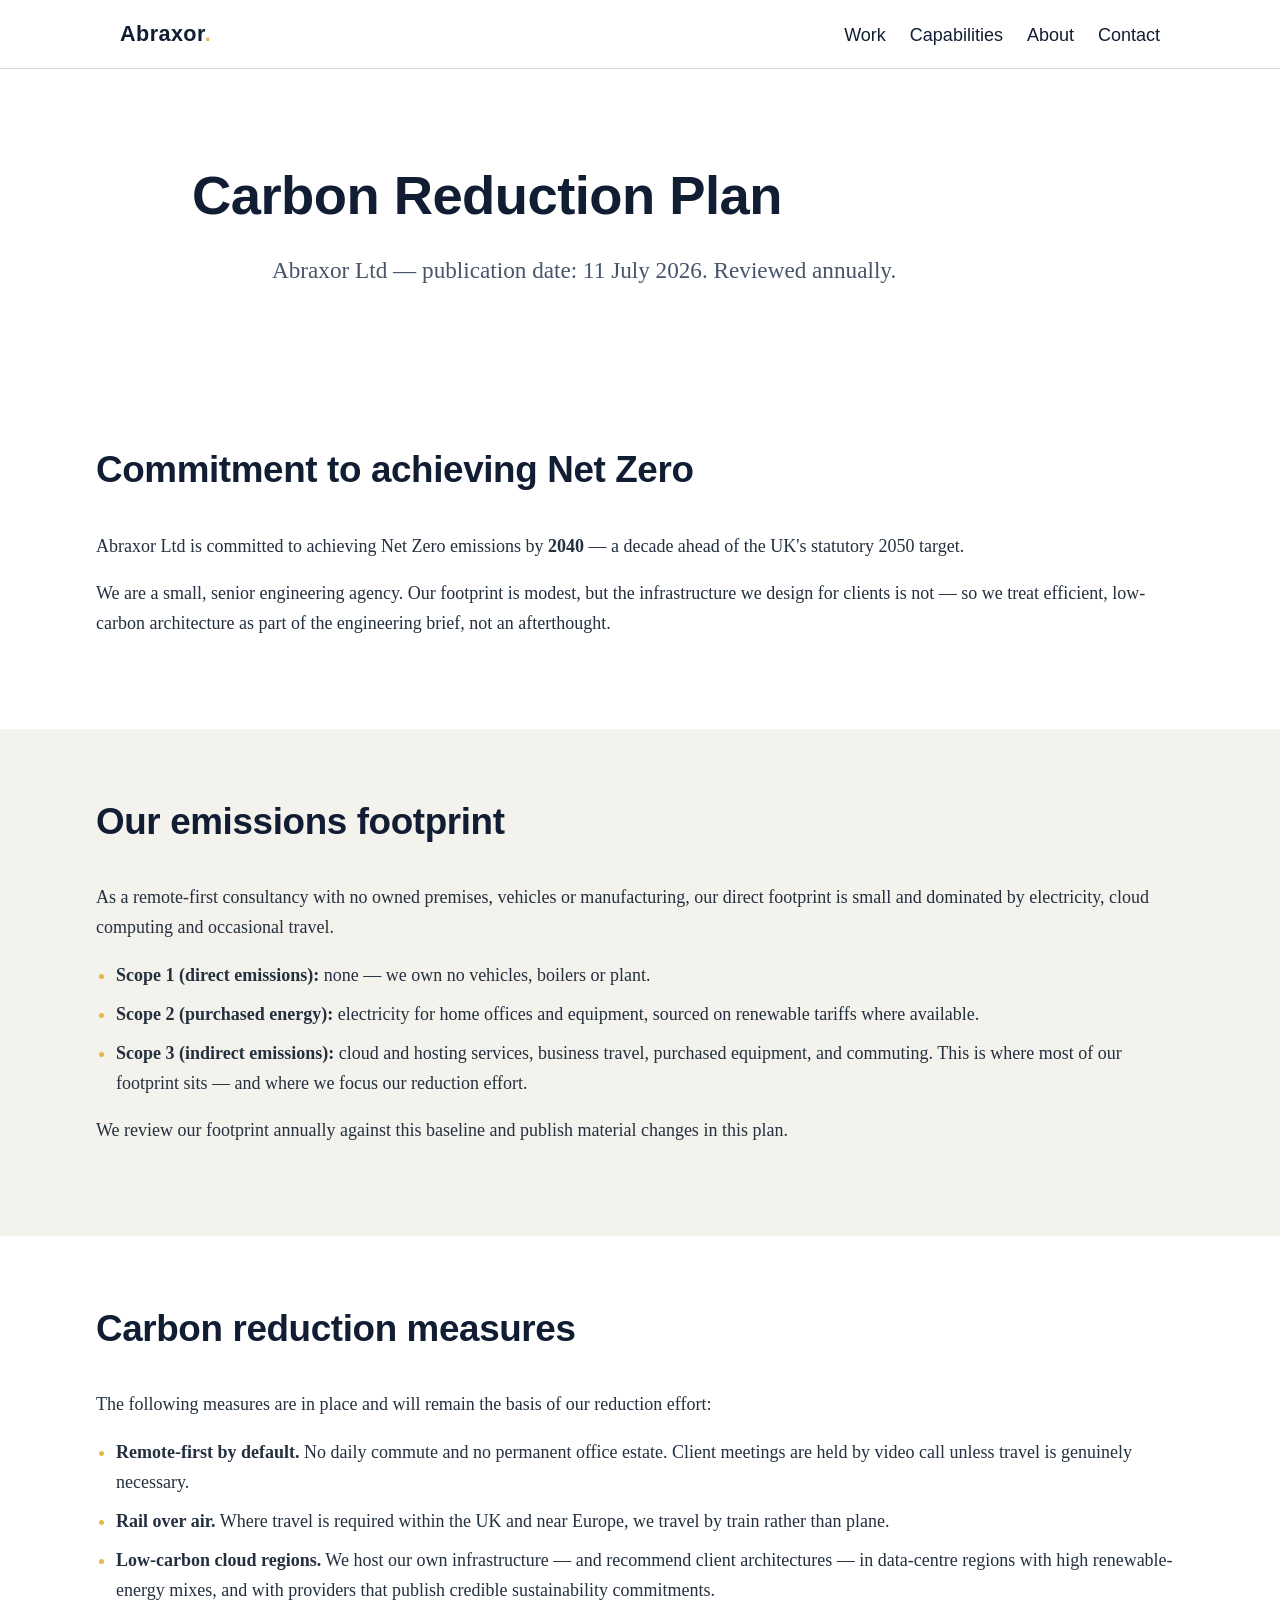
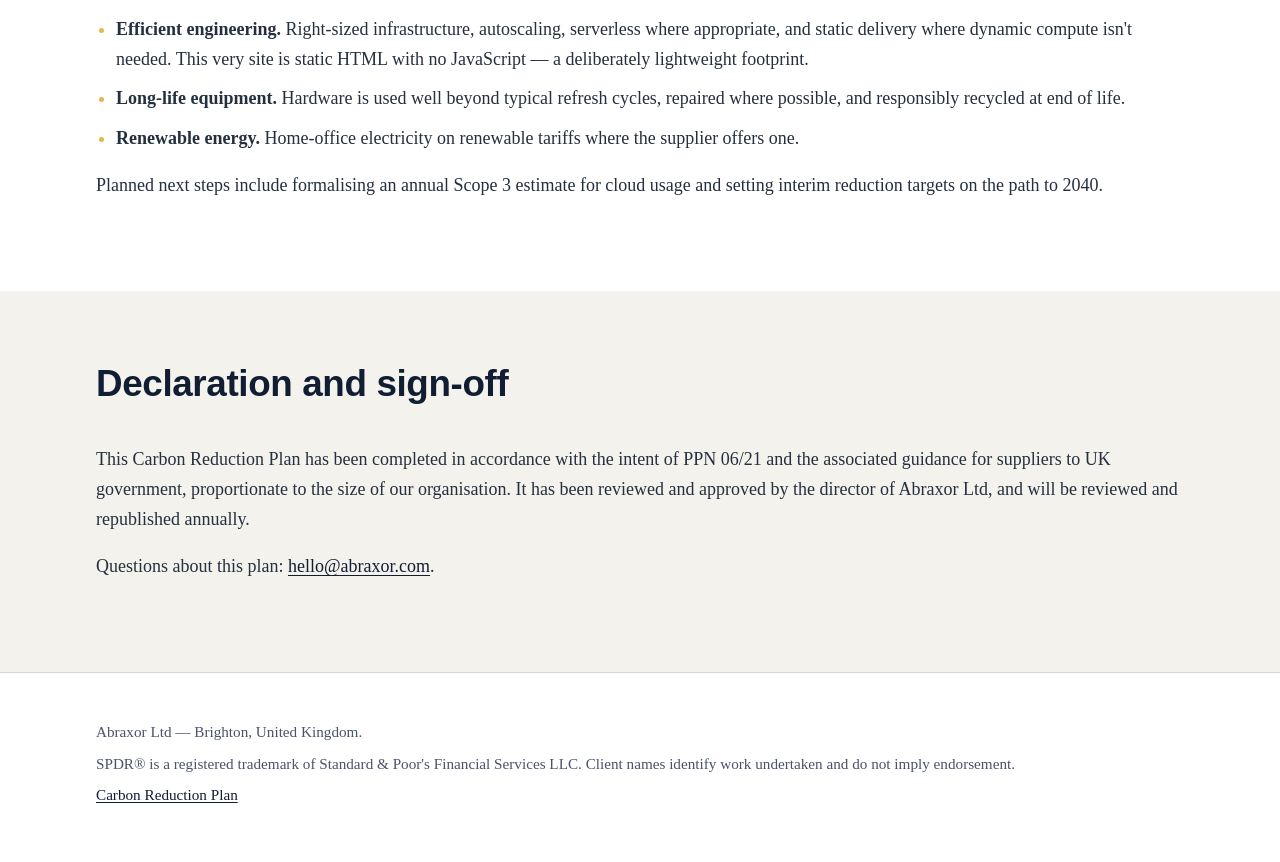
==== site/carbon-reduction-plan.html @ 2258442b "Add Carbon Reduction Plan page with footer link Co-Authored-By: Claude Fable 5 <noreply@anthropic.co" ====
<!DOCTYPE html>
<html lang="en">
<head>
<meta charset="utf-8">
<meta name="viewport" content="width=device-width, initial-scale=1">
<title>Carbon Reduction Plan — Abraxor</title>
<meta name="description" content="Abraxor Ltd's Carbon Reduction Plan: our commitment to achieving Net Zero, our emissions footprint, and the measures we take to reduce it.">
<link rel="stylesheet" href="styles.css">
<link rel="icon" href="data:image/svg+xml,%3Csvg xmlns='http://www.w3.org/2000/svg' viewBox='0 0 32 32'%3E%3Crect width='32' height='32' rx='6' fill='%23101d33'/%3E%3Cpath d='M9 24 16 8l7 16h-4.2l-2.8-6.8L13.2 24z' fill='%23e8b64c'/%3E%3C/svg%3E">
</head>
<body>
<a class="skip-link" href="#main">Skip to main content</a>

<header class="site-header">
  <nav aria-label="Primary">
    <a class="brand" href="index.html">Abraxor</a>
    <ul>
      <li><a href="index.html#work">Work</a></li>
      <li><a href="index.html#capabilities">Capabilities</a></li>
      <li><a href="index.html#about">About</a></li>
      <li><a href="index.html#contact">Contact</a></li>
    </ul>
  </nav>
</header>

<main id="main">
  <section class="hero plan-hero" aria-labelledby="plan-heading">
    <h1 id="plan-heading">Carbon Reduction Plan</h1>
    <p class="lede">Abraxor Ltd — publication date: 11 July 2026. Reviewed annually.</p>
  </section>

  <section aria-labelledby="commitment-heading">
    <h2 id="commitment-heading">Commitment to achieving Net Zero</h2>
    <p>Abraxor Ltd is committed to achieving Net Zero emissions by <strong>2040</strong> — a decade ahead of the UK's statutory 2050 target.</p>
    <p>We are a small, senior engineering agency. Our footprint is modest, but the infrastructure we design for clients is not — so we treat efficient, low-carbon architecture as part of the engineering brief, not an afterthought.</p>
  </section>

  <section class="plan-alt" aria-labelledby="footprint-heading">
    <h2 id="footprint-heading">Our emissions footprint</h2>
    <p>As a remote-first consultancy with no owned premises, vehicles or manufacturing, our direct footprint is small and dominated by electricity, cloud computing and occasional travel.</p>
    <ul>
      <li><strong>Scope 1 (direct emissions):</strong> none — we own no vehicles, boilers or plant.</li>
      <li><strong>Scope 2 (purchased energy):</strong> electricity for home offices and equipment, sourced on renewable tariffs where available.</li>
      <li><strong>Scope 3 (indirect emissions):</strong> cloud and hosting services, business travel, purchased equipment, and commuting. This is where most of our footprint sits — and where we focus our reduction effort.</li>
    </ul>
    <p>We review our footprint annually against this baseline and publish material changes in this plan.</p>
  </section>

  <section aria-labelledby="measures-heading">
    <h2 id="measures-heading">Carbon reduction measures</h2>
    <p>The following measures are in place and will remain the basis of our reduction effort:</p>
    <ul>
      <li><strong>Remote-first by default.</strong> No daily commute and no permanent office estate. Client meetings are held by video call unless travel is genuinely necessary.</li>
      <li><strong>Rail over air.</strong> Where travel is required within the UK and near Europe, we travel by train rather than plane.</li>
      <li><strong>Low-carbon cloud regions.</strong> We host our own infrastructure — and recommend client architectures — in data-centre regions with high renewable-energy mixes, and with providers that publish credible sustainability commitments.</li>
      <li><strong>Efficient engineering.</strong> Right-sized infrastructure, autoscaling, serverless where appropriate, and static delivery where dynamic compute isn't needed. This very site is static HTML with no JavaScript — a deliberately lightweight footprint.</li>
      <li><strong>Long-life equipment.</strong> Hardware is used well beyond typical refresh cycles, repaired where possible, and responsibly recycled at end of life.</li>
      <li><strong>Renewable energy.</strong> Home-office electricity on renewable tariffs where the supplier offers one.</li>
    </ul>
    <p>Planned next steps include formalising an annual Scope 3 estimate for cloud usage and setting interim reduction targets on the path to 2040.</p>
  </section>

  <section class="plan-alt" aria-labelledby="governance-heading">
    <h2 id="governance-heading">Declaration and sign-off</h2>
    <p>This Carbon Reduction Plan has been completed in accordance with the intent of PPN 06/21 and the associated guidance for suppliers to UK government, proportionate to the size of our organisation. It has been reviewed and approved by the director of Abraxor Ltd, and will be reviewed and republished annually.</p>
    <p>Questions about this plan: <a href="mailto:hello@abraxor.com">hello@abraxor.com</a>.</p>
  </section>
</main>

<footer class="site-footer">
  <p>Abraxor Ltd — Brighton, United Kingdom.</p>
  <p>SPDR&reg; is a registered trademark of Standard &amp; Poor's Financial Services LLC. Client names identify work undertaken and do not imply endorsement.</p>
  <p><a href="carbon-reduction-plan.html">Carbon Reduction Plan</a></p>
</footer>
</body>
</html>
---- site/styles.css ----
/* Abraxor — agency site. No JS, system fonts, WCAG AAA contrast targets. */
:root {
  --ink: #101d33;        /* deep navy — headings, bands */
  --body: #24303f;       /* body text, ~12:1 on white */
  --muted: #47546a;      /* secondary text, ~7.2:1 on white */
  --gold: #e8b64c;       /* accent — decorative + on navy only (9:1 on --ink) */
  --paper: #ffffff;
  --wash: #f4f2ec;       /* warm section wash */
  --line: #d8d5cc;
  --maxw: 68rem;
}

* { box-sizing: border-box; }

html { scroll-behavior: smooth; }
@media (prefers-reduced-motion: reduce) {
  html { scroll-behavior: auto; }
}

body {
  margin: 0;
  font-family: Charter, "Bitstream Charter", "Sitka Text", Cambria, Georgia, serif;
  font-size: 1.125rem;
  line-height: 1.65;
  color: var(--body);
  background: var(--paper);
}

h1, h2, h3, .brand, .site-header nav, .button, .case-tag, .stats, .skip-link {
  font-family: -apple-system, BlinkMacSystemFont, "Segoe UI", Roboto, Helvetica, Arial, sans-serif;
}

h1, h2, h3 { color: var(--ink); line-height: 1.15; letter-spacing: -0.01em; }

a { color: var(--ink); text-decoration-thickness: 0.08em; text-underline-offset: 0.15em; }
a:hover { color: #000; }

:focus-visible {
  outline: 3px solid var(--ink);
  outline-offset: 2px;
  border-radius: 2px;
}

.skip-link {
  position: absolute;
  left: -9999px;
  top: 0;
  background: var(--ink);
  color: #fff;
  padding: 0.75rem 1.25rem;
  z-index: 100;
}
.skip-link:focus {
  left: 0;
}

/* Header */
.site-header {
  border-bottom: 1px solid var(--line);
  background: var(--paper);
}
.site-header nav {
  max-width: var(--maxw);
  margin: 0 auto;
  padding: 1rem 1.5rem;
  display: flex;
  align-items: baseline;
  gap: 2rem;
  flex-wrap: wrap;
}
.brand {
  font-weight: 700;
  font-size: 1.35rem;
  letter-spacing: 0.02em;
  text-decoration: none;
  color: var(--ink);
}
.brand::after { content: "."; color: var(--gold); }
.site-header ul {
  display: flex;
  gap: 1.5rem;
  list-style: none;
  margin: 0 0 0 auto;
  padding: 0;
  flex-wrap: wrap;
}
.site-header ul a { text-decoration: none; font-weight: 500; }
.site-header ul a:hover { text-decoration: underline; }

/* Sections */
main section { padding: 4.5rem 1.5rem; }
main section > * { max-width: var(--maxw); margin-left: auto; margin-right: auto; }

/* Hero */
.hero { padding-top: 6rem; padding-bottom: 5rem; }
.hero h1 {
  font-size: clamp(2.1rem, 5vw, 3.4rem);
  max-width: 56rem;
  margin: 0 auto;
}
.lede {
  font-size: clamp(1.2rem, 2.5vw, 1.45rem);
  color: var(--muted);
  max-width: 46rem;
  margin: 1.5rem auto 2.5rem;
}
.hero-cta { display: flex; gap: 1rem; flex-wrap: wrap; }

.button {
  display: inline-block;
  background: var(--ink);
  color: #fff;
  text-decoration: none;
  font-weight: 600;
  padding: 0.8rem 1.6rem;
  border-radius: 4px;
}
.button:hover { background: #000; color: #fff; }
.button-quiet {
  background: transparent;
  color: var(--ink);
  box-shadow: inset 0 0 0 2px var(--ink);
}
.button-quiet:hover { background: var(--wash); color: var(--ink); }

/* Stats band */
.stats { background: var(--ink); padding: 2.5rem 1.5rem; }
.stats dl {
  max-width: var(--maxw);
  margin: 0 auto;
  display: flex;
  flex-wrap: wrap;
  gap: 2.5rem 4rem;
  justify-content: space-between;
}
.stats div { display: flex; flex-direction: column-reverse; }
.stats dd {
  margin: 0;
  font-size: 2rem;
  font-weight: 700;
  color: var(--gold);
  line-height: 1.1;
}
.stats dt { color: #d3d9e4; font-size: 0.95rem; margin-top: 0.35rem; }

/* Case studies */
#work { background: var(--wash); }
#work h2, #capabilities h2, #about h2, #contact h2 {
  font-size: clamp(1.7rem, 3.5vw, 2.3rem);
  margin: 0 auto 2.5rem;
}
.case {
  background: var(--paper);
  border: 1px solid var(--line);
  border-radius: 8px;
  padding: 2.5rem;
  margin-bottom: 2rem;
}
.case-tag {
  text-transform: uppercase;
  letter-spacing: 0.12em;
  font-size: 0.8rem;
  font-weight: 700;
  color: var(--muted);
  margin: 0 0 0.75rem;
}
.case h3 { font-size: clamp(1.35rem, 2.8vw, 1.7rem); margin: 0 0 1rem; }
.case p { margin: 0 0 1rem; }
.case ul { margin: 0; padding-left: 1.25rem; }
.case li { margin-bottom: 0.6rem; }
.case li::marker { color: var(--gold); }

/* Capabilities */
.cap-grid {
  display: grid;
  grid-template-columns: repeat(auto-fit, minmax(16rem, 1fr));
  gap: 1.5rem;
}
.cap {
  border-top: 3px solid var(--gold);
  background: var(--wash);
  padding: 1.5rem;
  border-radius: 0 0 8px 8px;
}
.cap h3 { font-size: 1.15rem; margin: 0 0 0.5rem; }
.cap p { margin: 0; font-size: 1.02rem; }

/* Carbon Reduction Plan */
.plan-hero { padding-bottom: 3rem; }
.plan-alt { background: var(--wash); }
main section h2 {
  font-size: clamp(1.7rem, 3.5vw, 2.3rem);
  margin: 0 auto 2.5rem;
}
main section ul { padding-left: 1.25rem; }
main section li { margin-bottom: 0.6rem; }
main section li::marker { color: var(--gold); }

/* About / contact */
#about p, #contact p { max-width: 46rem; }
#contact { background: var(--wash); text-align: center; }
#contact p { margin-left: auto; margin-right: auto; }
.contact-line { margin-top: 2rem; }

/* Footer */
.site-footer {
  border-top: 1px solid var(--line);
  padding: 2.5rem 1.5rem 3rem;
  color: var(--muted);
  font-size: 0.95rem;
}
.site-footer p { max-width: var(--maxw); margin: 0.4rem auto; }

@media (max-width: 40rem) {
  main section { padding: 3rem 1.25rem; }
  .case { padding: 1.5rem; }
  .stats dl { gap: 1.5rem 2.5rem; justify-content: flex-start; }
}
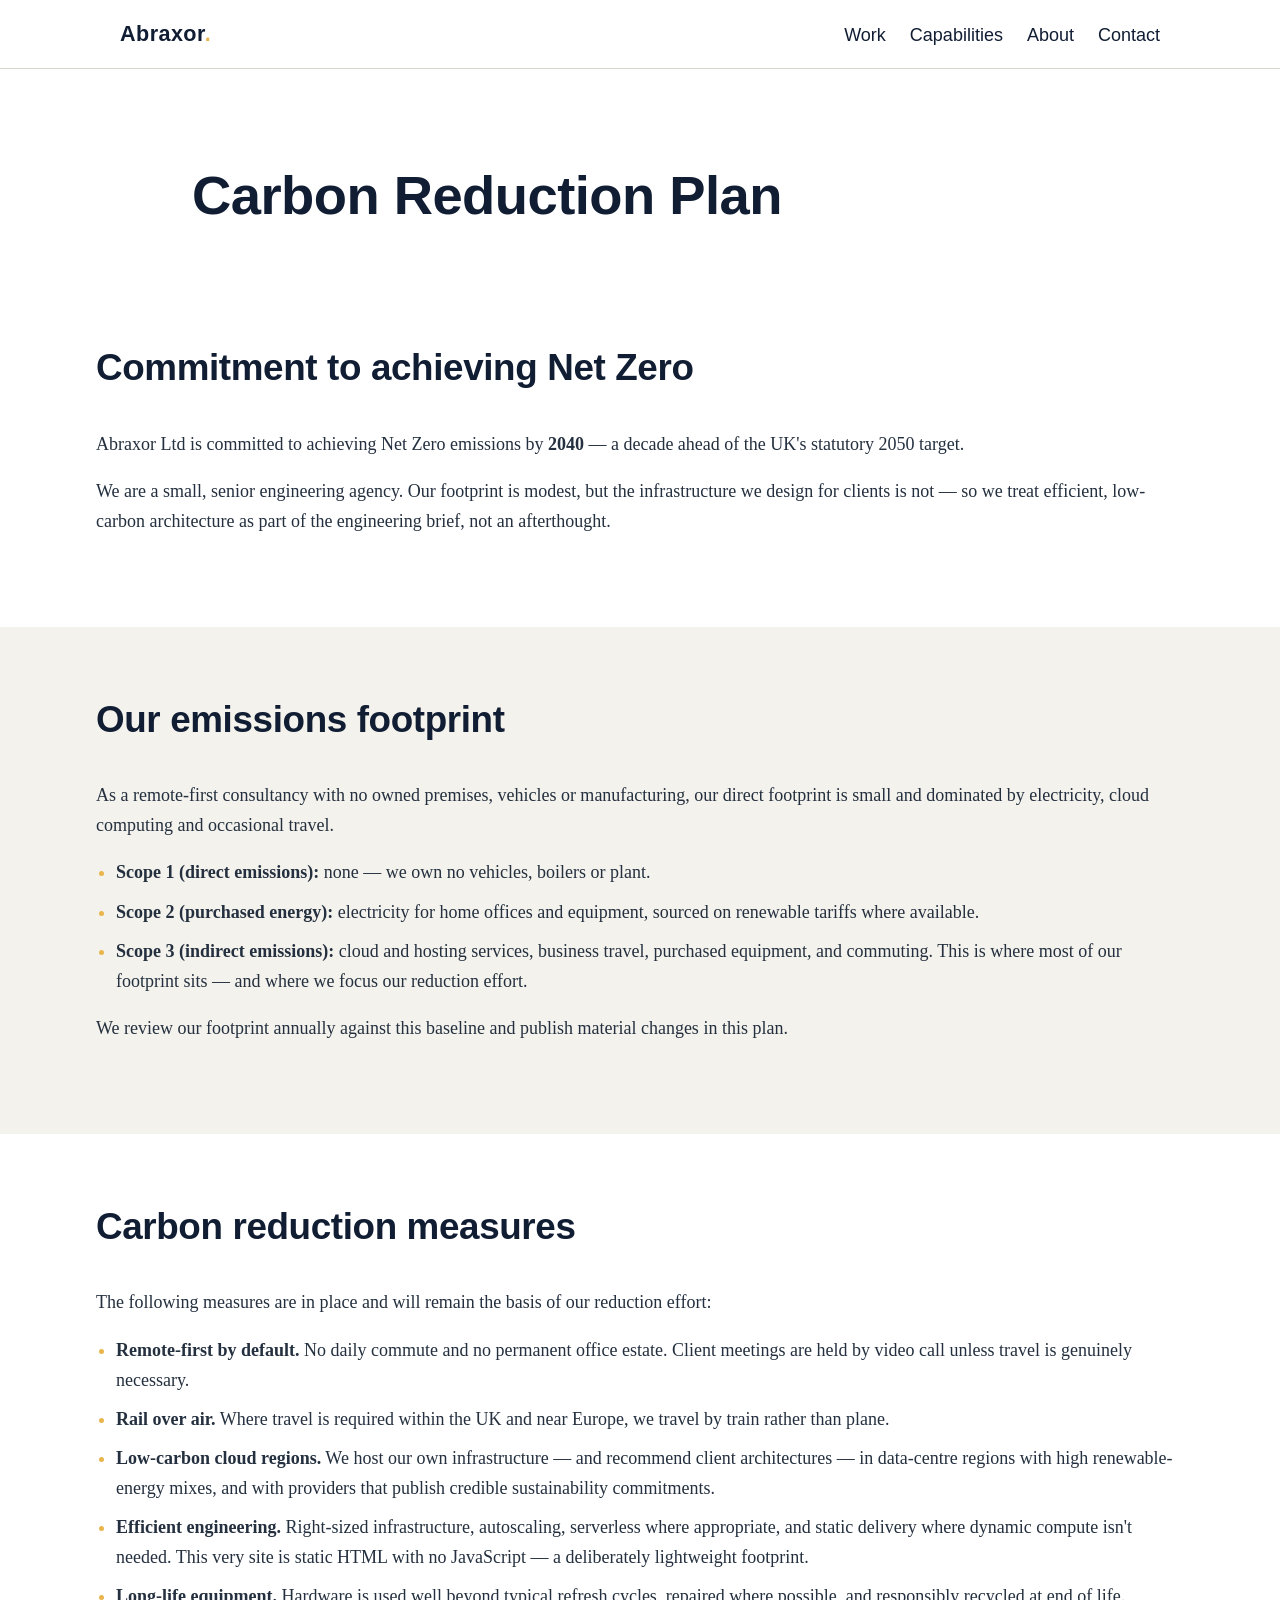
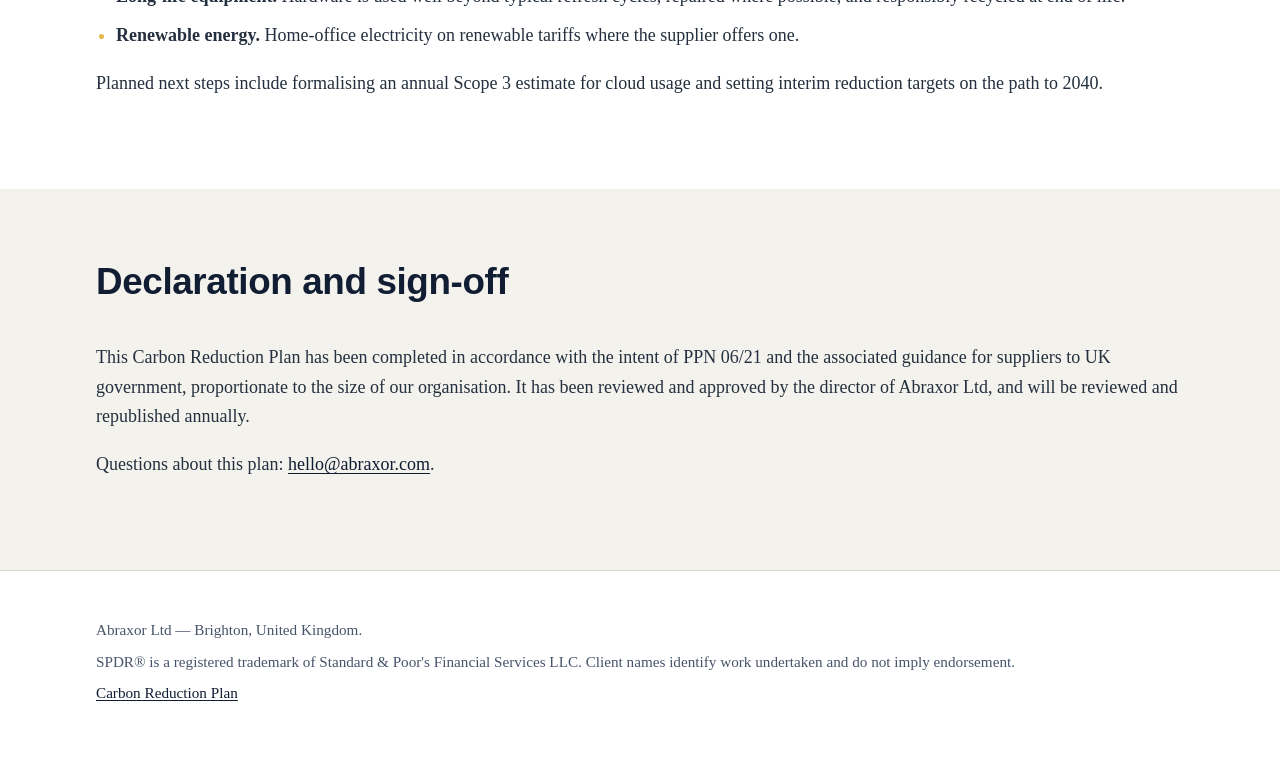
==== commit 5d0ebcc0: "Remove publication date line from Carbon Reduction Plan Co-Authored-By: Claude Fable 5 <noreply@anth" ====
--- a/site/carbon-reduction-plan.html
+++ b/site/carbon-reduction-plan.html
@@ -26,7 +26,6 @@
 <main id="main">
   <section class="hero plan-hero" aria-labelledby="plan-heading">
     <h1 id="plan-heading">Carbon Reduction Plan</h1>
-    <p class="lede">Abraxor Ltd — publication date: 11 July 2026. Reviewed annually.</p>
   </section>
 
   <section aria-labelledby="commitment-heading">
